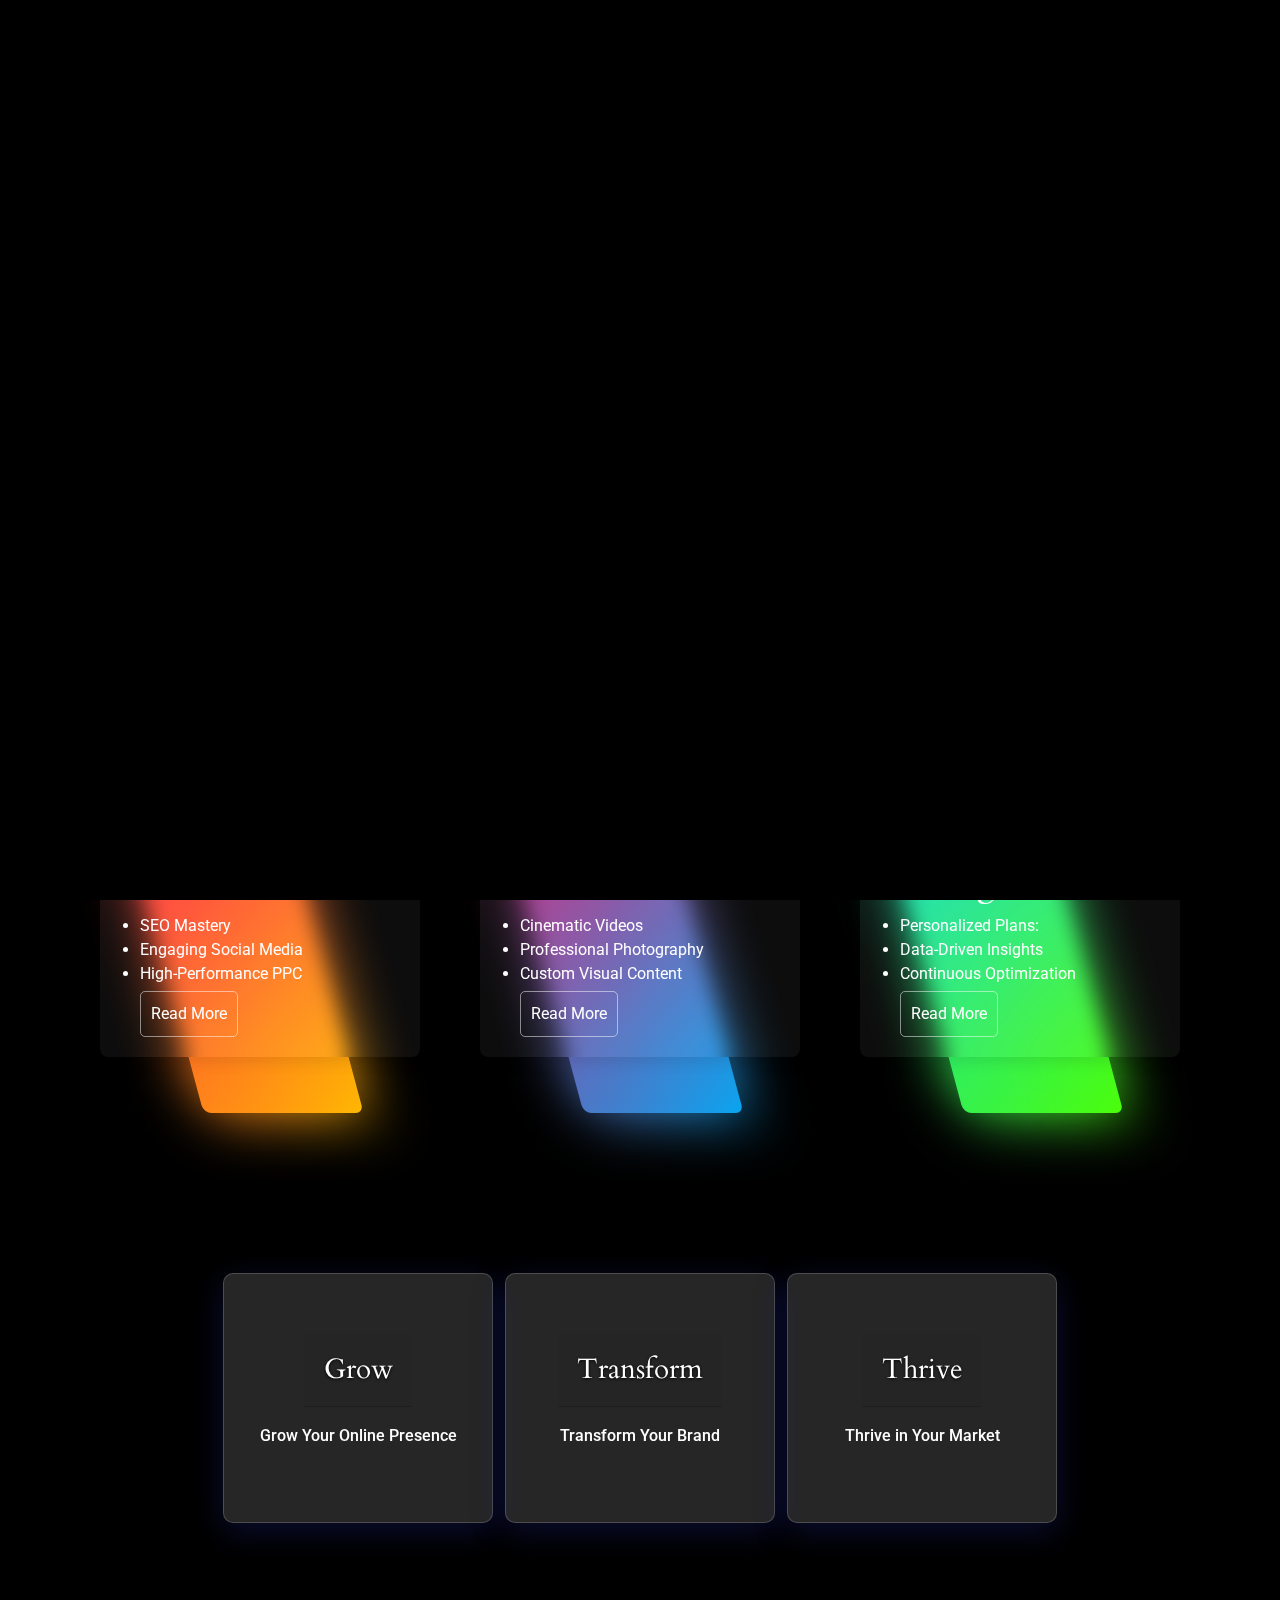
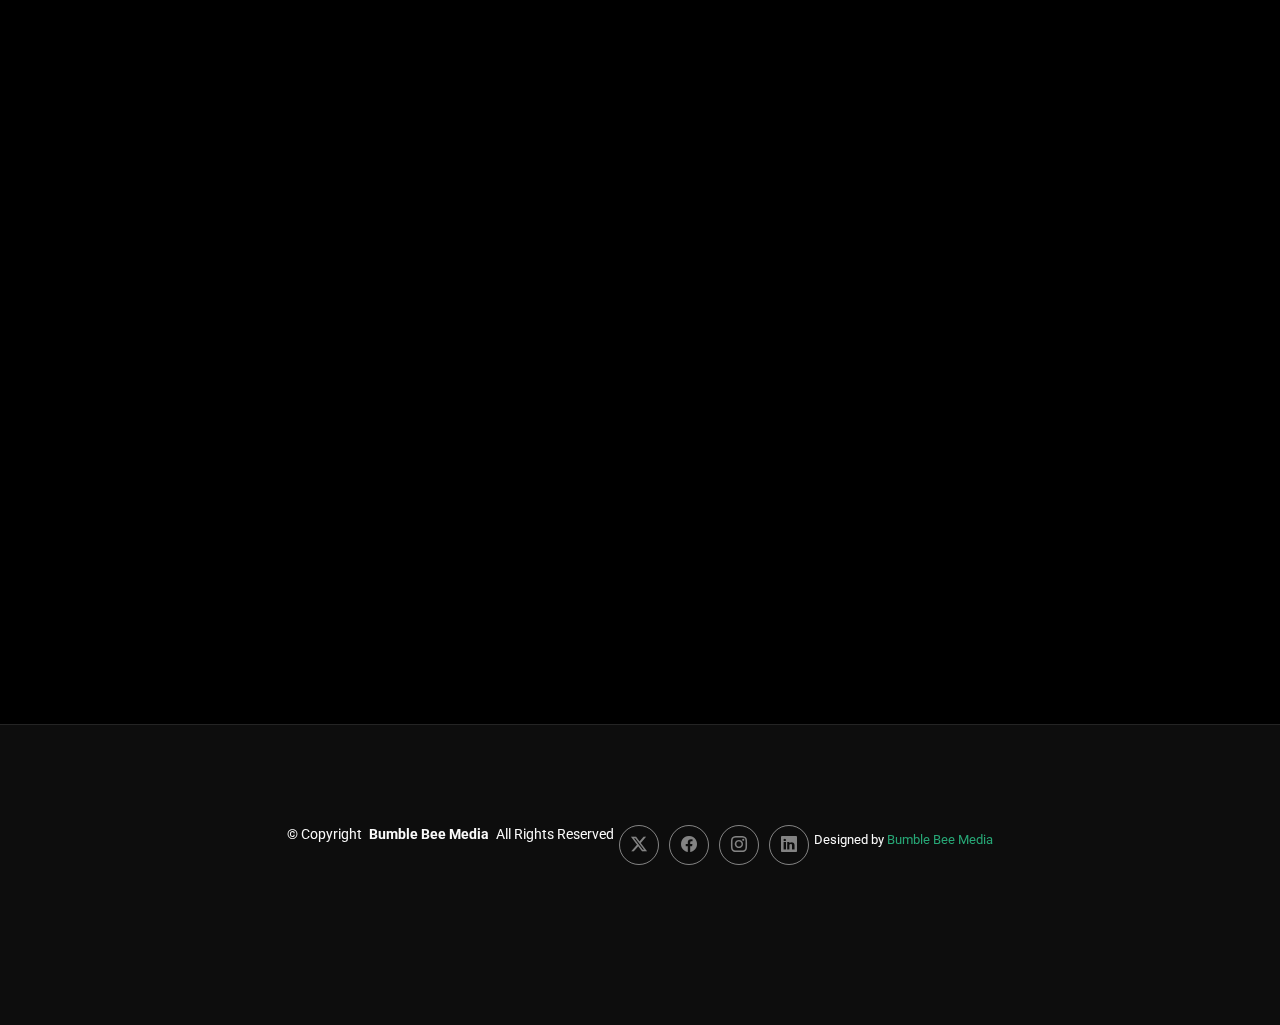
==== index.html @ 81de0498 "50% site completed" ====
<!DOCTYPE html>
<html lang="en">

<head>
  <meta charset="utf-8">
  <meta content="width=device-width, initial-scale=1.0" name="viewport">
  <title>Index - PhotoFolio Bootstrap Template</title>
  <meta content="" name="description">
  <meta content="" name="keywords">

  <!-- Favicons -->
  <link href="assets/img/favicon.png" rel="icon">
  <link href="assets/img/apple-touch-icon.png" rel="apple-touch-icon">

  <!-- Fonts -->
  <link href="https://fonts.googleapis.com" rel="preconnect">
  <link href="https://fonts.gstatic.com" rel="preconnect" crossorigin>
  <link href="https://fonts.googleapis.com/css2?family=Roboto:ital,wght@0,100;0,300;0,400;0,500;0,700;0,900;1,100;1,300;1,400;1,500;1,700;1,900&family=Inter:wght@100;200;300;400;500;600;700;800;900&family=Cardo:ital,wght@0,400;0,700;1,400;1,700&display=swap" rel="stylesheet">

  <!-- Vendor CSS Files -->
  <link href="assets/vendor/bootstrap/css/bootstrap.min.css" rel="stylesheet">
  <link href="assets/vendor/bootstrap-icons/bootstrap-icons.css" rel="stylesheet">
  <link href="assets/vendor/aos/aos.css" rel="stylesheet">
  <link href="assets/vendor/glightbox/css/glightbox.min.css" rel="stylesheet">
  <link href="assets/vendor/swiper/swiper-bundle.min.css" rel="stylesheet">

  <!-- Main CSS File -->
  <link href="assets/css/main.css" rel="stylesheet">

  <!-- =======================================================
  * Template Name: PhotoFolio
  * Template URL: https://bootstrapmade.com/photofolio-bootstrap-photography-website-template/
  * Updated: Jun 06 2024 with Bootstrap v5.3.3
  * Author: BootstrapMade.com
  * License: https://bootstrapmade.com/license/
  ======================================================== -->
  <style>

    

    
   
    :root {
      --card-header-padding: 1.2rem;
      --card-header-size: 28px;
      --card-height: 250px;
      --card-small-height: 230px;
      --card-content-margin: 1.1rem;
      
      --gap: 12px;
      --page-padding: 20px;
    }
    
    
    
    .card-main {
      display: flex;
      flex-direction: row;
      justify-content: center;
      align-items: center;
      gap: var(--gap);
      padding: var(--page-padding);
    }
    
    .card:hover {
      background: rgba( 255, 255, 255, 0.35 );
      box-shadow: 0 8px 8px 0 rgba( 31, 38, 135, 0.76 );
      transform: scale(1.1);
      margin-left: 10px;
      margin-right: 10px;
    }
    
    .card {
      display: flex;
      flex-direction: column;
      align-items: center;
      
      height: var(--card-height);
      width: 270px;
      
      /* Glassmorphism CSS, generated from: https://hype4.academy/tools/glassmorphism-generator */
      background: rgba( 255, 255, 255, 0.15 );
      box-shadow: 0 8px 32px 0 rgba( 31, 38, 135, 0.37 );
      backdrop-filter: blur( 5px );
      -webkit-backdrop-filter: blur( 3px );
      border-radius: 10px;
      border: 1px solid rgba( 255, 255, 255, 0.18 );
      
      transition: all 0.2s;
    }
    
    .card > p {
      text-align: center;
      font-weight: 500;
      color: white;
      
      margin: var(--card-content-margin);
    }
    
    .card-header {
      font-size: var(--card-header-size);
      padding: var(--card-header-padding);
      color: white;
      text-shadow: 0px 1px 3px #000;
    }
    
    /* Responsive layout */
    
    /* For phones, and slim portrait tablets. */
    /* The .card portion also makes the cards less vertically scaled and more 1:1 */
    @media only screen and (max-width: 700px) {
      main {
        flex-direction: column;
      }
      
      .card {
        height: var(--card-small-height);
        width: 230px;
      }
    }



 

  </style>
</head>

<body class="index-page">

  <header id="header" class="header d-flex align-items-center sticky-top">
    <div class="container-fluid position-relative d-flex align-items-center justify-content-between">

      <a href="index.html" class="logo d-flex align-items-center me-auto me-xl-0">
        <!-- Uncomment the line below if you also wish to use an image logo -->
        <!-- <img src="assets/img/logo.png" alt=""> -->
        <i class="bi bi-camera"></i>
        <h1 class="sitename">PhotoFolio</h1>
      </a>

      <nav id="navmenu" class="navmenu">
        <ul>
          <li><a href="index.html" class="active">Home<br></a></li>
          <li><a href="about.html">About</a></li>
          <li class="dropdown"><a href="gallery.html"><span>Gallery</span> <i class="bi bi-chevron-down toggle-dropdown"></i></a>
            <ul>
              <li><a href="gallery.html">Nature</a></li>
              <li><a href="gallery.html">People</a></li>
              <li><a href="gallery.html">Architecture</a></li>
              <li><a href="gallery.html">Animals</a></li>
              <li><a href="gallery.html">Sports</a></li>
              <li><a href="gallery.html">Travel</a></li>
              <li class="dropdown"><a href="#"><span>Deep Dropdown</span> <i class="bi bi-chevron-down toggle-dropdown"></i></a>
                <ul>
                  <li><a href="#">Deep Dropdown 1</a></li>
                  <li><a href="#">Deep Dropdown 2</a></li>
                  <li><a href="#">Deep Dropdown 3</a></li>
                  <li><a href="#">Deep Dropdown 4</a></li>
                  <li><a href="#">Deep Dropdown 5</a></li>
                </ul>
              </li>
            </ul>
          </li>
          <li><a href="services.html">Services</a></li>
          <li><a href="contact.html">Contact</a></li>
        </ul>
        <i class="mobile-nav-toggle d-xl-none bi bi-list"></i>
      </nav>

      <div class="header-social-links">
        <a href="#" class="twitter"><i class="bi bi-twitter-x"></i></a>
        <a href="#" class="facebook"><i class="bi bi-facebook"></i></a>
        <a href="#" class="instagram"><i class="bi bi-instagram"></i></a>
        <a href="#" class="linkedin"><i class="bi bi-linkedin"></i></a>
      </div>

    </div>
  </header>

  <main class="main">

    <!-- Hero Section -->
    <section id="hero" class="hero section">

      <div class="container">
        <div class="row justify-content-center">
          <div class="col-lg-6 text-center" data-aos="fade-up" data-aos-delay="100">
            <h2><span class="underlight">Your </span>  Digital Success Starts Here. <span>From Strategy to Success: Your Digital Marketing Partner</span></h2>
            <p>Boost Your Online Presence with Our Comprehensive Digital Marketing Solutions</p>
            <a href="contact.html" class="btn-get-started">Check Plans<br></a>
          </div>
        </div>
      </div>

    </section><!-- /Hero Section -->



    </section><!-- /Gallery Section -->

  </main>

  <div class="container">
    <div class="box">
      <span></span>
      <div class="content">
        <h2>Complete Digital Marketing Solutions</h2>
        <li class="six">SEO Mastery</li>
        <li class="six">Engaging Social Media</li>
        <li class="six">High-Performance PPC</li> 
        <a href="#">Read More</a>
      </div>
    </div>
    <div class="box">
      <span></span>
      <div class="content">
        <h2>Premium Video & Photo Production</h2>
        <li class="six">Cinematic Videos</li>
        <li class="six">Professional Photography</li>
        <li class="six">Custom Visual Content</li> 
          <a href="#">Read More</a>
      </div>
    </div>
    <div class="box">
      <span></span>
      <div class="content">
        <h2>Custom-Tailored Marketing Strategies</h2>
        <li class="six">Personalized Plans:</li>
        <li class="six">Data-Driven Insights</li>
        <li class="six">Continuous Optimization</li> 
        <a href="#">Read More</a>
      </div>
    </div>
  </div>




  <section id="testimonials" class="testimonials section">
  <main class='card-main'>
    <section class="card">
        <h1 class="card-header">
          Grow
        </h1>
        
        <p>Grow Your Online Presence</p>
    </section>
    
    <section class="card">
        <h1 class="card-header">
          Transform
        </h1>
        
        <p>Transform Your Brand</p>
    </section>
    
    <section class="card">
        <h1 class="card-header">
          Thrive
        </h1>
        
        <p>Thrive in Your Market</p>
    </section>

    
  </main>
</section>

    <!-- Testimonials Section -->
    <section id="testimonials" class="testimonials section">

      <!-- Section Title -->
      <div class="container section-title" data-aos="fade-up">
        <h2>Need Digital Marketing?</h2>
        <p>You're in the Right Place If You're Struggling With:</p>
      </div><!-- End Section Title -->

      <div class="container" data-aos="fade-up" data-aos-delay="100">

        <div class="swiper">
          <script type="application/json" class="swiper-config">
            {
              "loop": true,
              "speed": 600,
              "autoplay": {
                "delay": 5000
              },
              "slidesPerView": "auto",
              "pagination": {
                "el": ".swiper-pagination",
                "type": "bullets",
                "clickable": true
              },
              "breakpoints": {
                "320": {
                  "slidesPerView": 1,
                  "spaceBetween": 40
                },
                "1200": {
                  "slidesPerView": 3,
                  "spaceBetween": 1
                }
              }
            }
          </script>
          <div class="swiper-wrapper">

            <div class="swiper-slide">
              <div class="testimonial-item" style="min-height:0">
                <p>
                  Can't measure your success? Get detailed insights and track your progress with our analytics                </p>
                <div class="profile mt-auto">
                  <h3>Analytics & Reporting</h3>
                  <h4>Track Your Success with Precision - the  Bumble bee way</h4>
                </div>
              </div>
            </div>

            
            
            
            
            
            
            
            <!-- End testimonial item -->

<!-- End testimonial item -->
<div class="swiper-slide">
  <div class="testimonial-item" style="min-height:0">


    <p>
      Need to attract local customers? We optimize your local search presence
        </p>
    
    <h3>Local SEO</h3>
    <h4>Enhance Your Presence with Local SEO Optimization -The Bumble bee Strategy</h4>
   
  </div>
</div>



<div class="swiper-slide">
  <div class="testimonial-item" style="min-height:0">


    <p>
      Photos not standing out? Enhance your visual appeal with our expert photo editing        </p>
    
    <h3>Photo Editing</h3>
    <h4>Make Your Photos Pop - Enhance Visual Appeal with Expert Photo Editing - with Bumble bee Editing</h4>
   
  </div>
</div>





<div class="swiper-slide">
  <div class="testimonial-item" style="min-height:0">


    <p>
      Lacking unique visuals? Develop stunning, tailored graphics that capture attention
        </p>
    
    <h3>Custom Graphics</h3>
    <h4>Stand Out with Unique Visuals - Create Stunning, Tailored Graphics -the Bumble bee Graphics</h4>
   
  </div>
</div>





<div class="swiper-slide">
  <div class="testimonial-item" style="min-height:0">


    <p>
      Struggling to rank higher on search engines? Our SEO expertise will get you to the top.        </p>
    
    <h3>SEO Mastery</h3>
    <h4>Climb the Rankings - Reach the Top with Our SEO Expertise - The Bumble bee SEO</h4>
   
  </div>
</div>




<div class="swiper-slide">
  <div class="testimonial-item" style="min-height:0">


    <p>
      Seeing poor ad performance? Maximize your ROI with continuous optimization</p>
    
    <h3>Ad Optimization</h3>
    <h4>Boost Ad Performance - Maximize ROI with Continuous Optimization -The Bumble bee Way</h4>
   
  </div>
</div>






            <div class="swiper-slide">
              <div class="testimonial-item" style="min-height:0">

                <p>
                  Finding it hard to connect with your audience? We manage your social media effectively                </p>
                <div class="profile mt-auto">
                  <h3>Social Media Management</h3>
                  <h4> Engage Your Audience with Our Expert Social Media Management -Bumble bee social</h4>
                </div>
              </div>
            </div><!-- End testimonial item -->

            <div class="swiper-slide">
              <div class="testimonial-item" style="min-height:0">

                <p>
                  Not getting enough leads? Boost your conversions with our targeted PPC campaigns.                </p>
                <div class="profile mt-auto">
                  <h3>PPC Campaigns</h3>
                  <h4>Need More Leads? Boost Conversions with Targeted PPC Campaigns -The bumble bee ads</h4>
                </div>
              </div>
            </div><!-- End testimonial item -->

            <div class="swiper-slide">
              <div class="testimonial-item" style="min-height:0">

                <p>
                  Need high-quality videos? We produce professional videos that tell your brand’s story.                </p>
                <div class="profile mt-auto">
                  <h3>Video Production</h3>
                  <h4>Need High-Quality Videos? Professional Productions That Tell Your Brand's Story - The Bumble bee Videos</h4>
                </div>
              </div>
            </div><!-- End testimonial item -->

          </div>
          <div class="swiper-pagination"></div>
        </div>

      </div>

    </section><!-- /Testimonials Section -->
  <footer>

  </footer>

  <footer id="footer" class="footer">

    <div class="container">
      <div class="copyright text-center ">
        <p>© <span>Copyright</span> <strong class="px-1 sitename">Bumble Bee Media</strong> <span>All Rights Reserved</span></p>
      </div>
      <div class="social-links d-flex justify-content-center">
        <a href=""><i class="bi bi-twitter-x"></i></a>
        <a href=""><i class="bi bi-facebook"></i></a>
        <a href=""><i class="bi bi-instagram"></i></a>
        <a href=""><i class="bi bi-linkedin"></i></a>
      </div>
      <div class="credits">
        <!-- All the links in the footer should remain intact. -->
        <!-- You can delete the links only if you've purchased the pro version. -->
        <!-- Licensing information: https://bootstrapmade.com/license/ -->
        <!-- Purchase the pro version with working PHP/AJAX contact form: [buy-url] -->
        Designed by <a href="#">Bumble Bee Media</a>
      </div>
    </div>



    <div class="container"></div>

  </footer>

  <!-- Scroll Top -->
  <a href="#" id="scroll-top" class="scroll-top d-flex align-items-center justify-content-center"><i class="bi bi-arrow-up-short"></i></a>

  <!-- Preloader -->
  <div id="preloader">
    <div class="line"></div>
  </div>

  <!-- Vendor JS Files -->
  <script src="assets/vendor/bootstrap/js/bootstrap.bundle.min.js"></script>
  <script src="assets/vendor/php-email-form/validate.js"></script>
  <script src="assets/vendor/aos/aos.js"></script>
  <script src="assets/vendor/glightbox/js/glightbox.min.js"></script>
  <script src="assets/vendor/swiper/swiper-bundle.min.js"></script>

  <!-- Main JS File -->
  <script src="assets/js/main.js"></script>

</body>

</html>
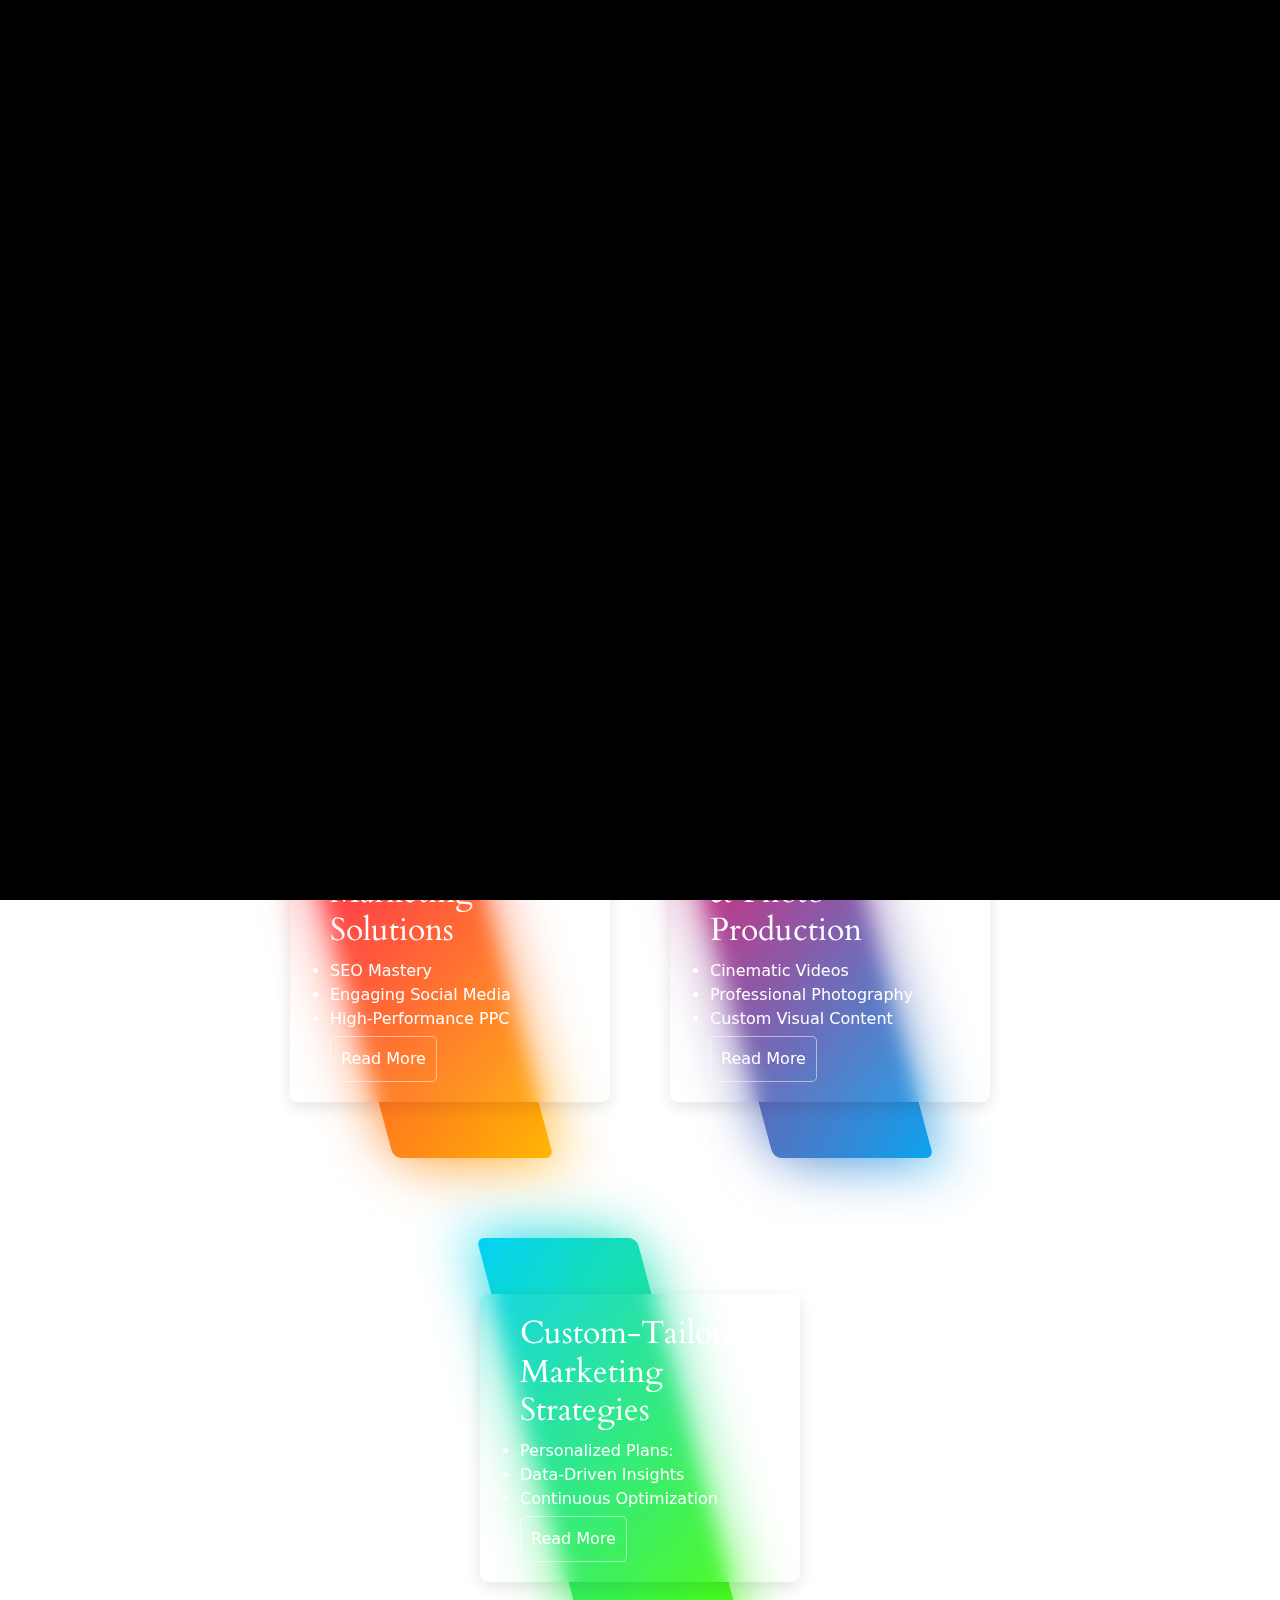
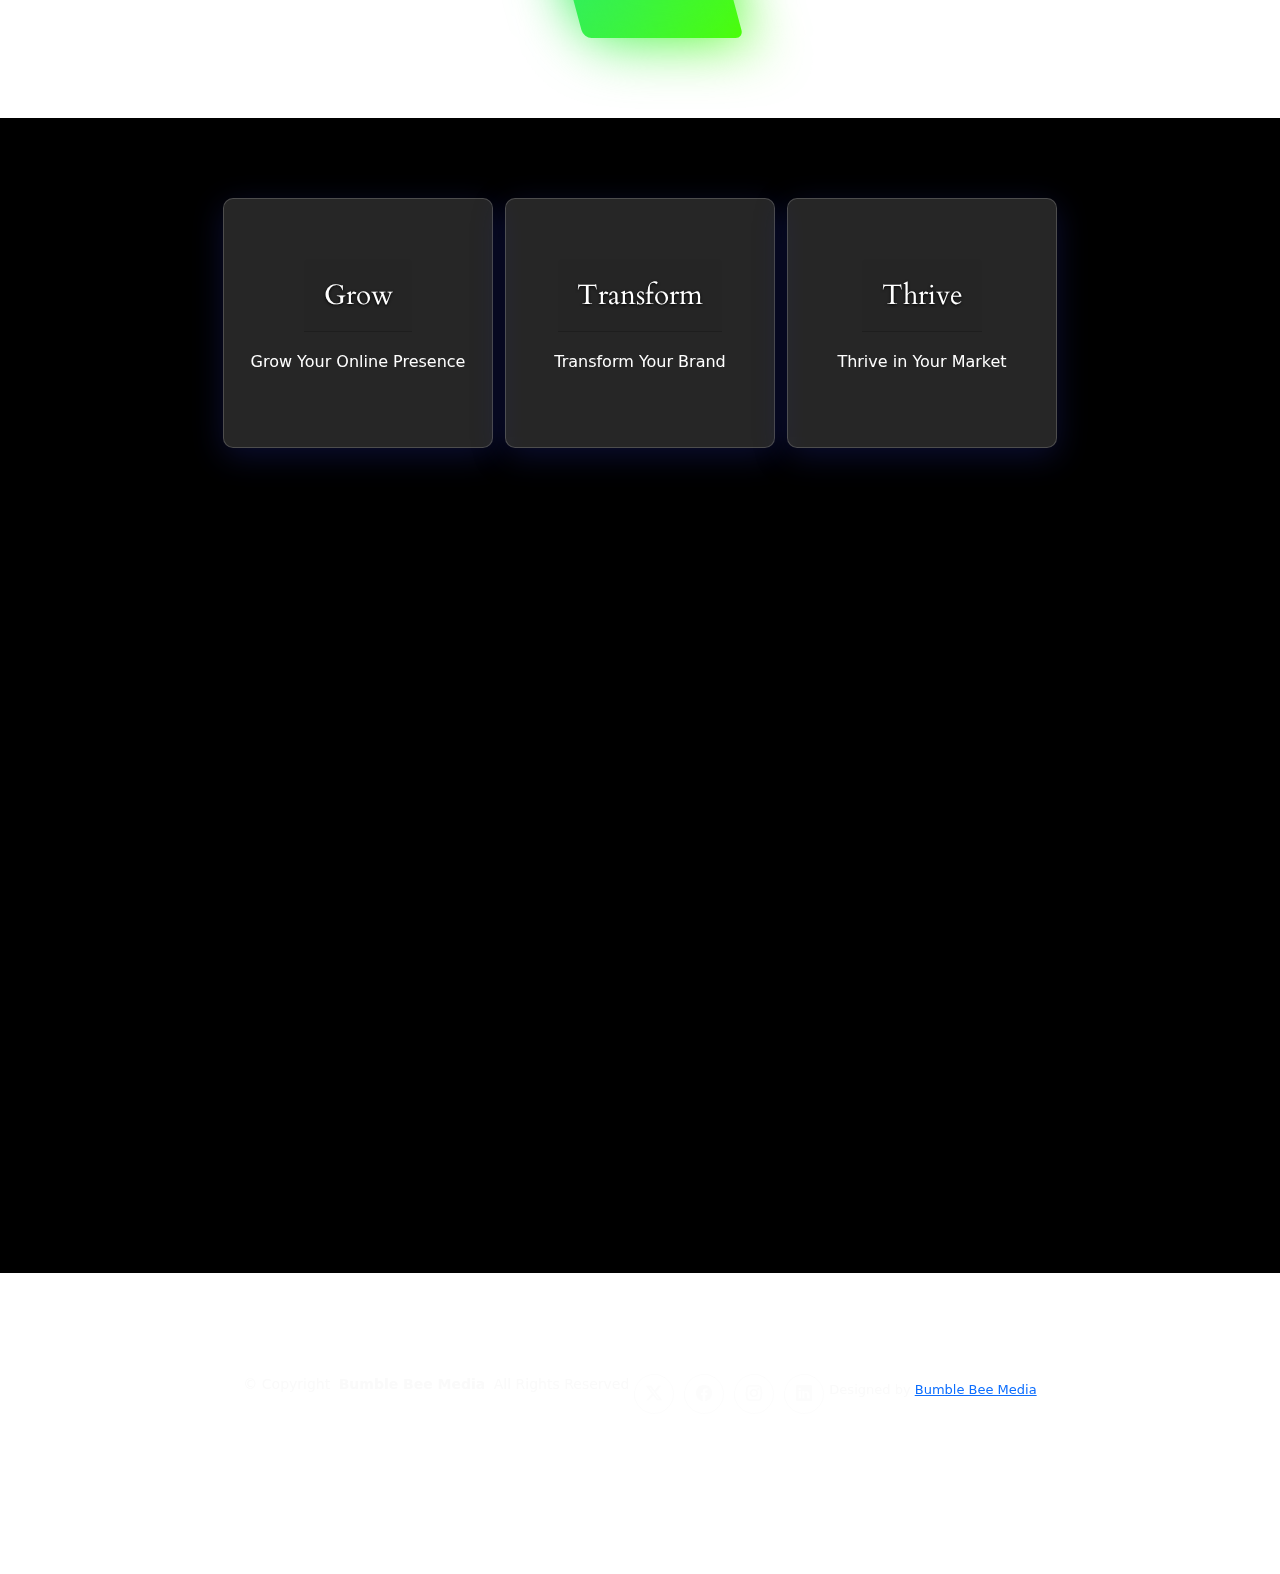
==== commit 86a97889: "s" ====
--- a/index.html
+++ b/index.html
@@ -4,13 +4,71 @@
 <head>
   <meta charset="utf-8">
   <meta content="width=device-width, initial-scale=1.0" name="viewport">
-  <title>Index - PhotoFolio Bootstrap Template</title>
-  <meta content="" name="description">
-  <meta content="" name="keywords">
-
-  <!-- Favicons -->
-  <link href="assets/img/favicon.png" rel="icon">
-  <link href="assets/img/apple-touch-icon.png" rel="apple-touch-icon">
+  <title>Digital Marketing Company in Kochi, ernakulam, Kerala | your digital marketing partner - bumblebee media</title>
+
+  
+
+  <meta name="description" content="Looking for the best and affordable digital marketing company in Kerala, Kochi? Bumble Bee offers SEO, social media campaigns, content marketing, and more to drive better traffic, leads, and conversions.">
+  <meta name="keywords" content="digital marketing Kerala, digital marketing company Kerala, best digital marketing agency Kerala, social media marketing Kerala, affordable digital marketing Kerala">
+  <meta name="author" content="Bumble Bee">
+
+  <!-- Open Graph Meta Tags for Social Media -->
+    <!-- Open Graph Meta Tags for Social Media -->
+    <meta property="og:title" content="Best and Affordable Digital Marketing Company in Kerala - Bumble Bee">
+    <meta property="og:description" content="Looking for the best and affordable digital marketing company in Kerala, Kochi? Bumble Bee offers SEO, social media campaigns, content marketing, and more to drive better traffic, leads, and conversions.">
+    <meta property="og:type" content="website">
+    <meta property="og:url" content="https://www.bumblebeemedia.in">
+    <meta property="og:image" content="assets/img/og-image.gif">
+
+    <!-- Twitter Card Data -->
+    <meta name="twitter:card" content="summary_large_image">
+    <meta name="twitter:site" content="@bumblebee">
+    <meta name="twitter:title" content="Best and Affordable Digital Marketing Company in Kerala - Bumble Bee">
+    <meta name="twitter:description" content="Looking for the best and affordable digital marketing company in Kerala, Kochi? Bumble Bee offers SEO, social media campaigns, content marketing, and more to drive better traffic, leads, and conversions.">
+    <meta name="twitter:image" content="https://www.bumblebee.com/images/twitter-image.jpg">
+
+    <!-- Canonical Link -->
+    <link rel="canonical" href="https://www.bumblebeemedia.in">
+    <link href="assets/css/main.css" rel="stylesheet">
+    <script async src="https://www.googletagmanager.com/gtag/js?id=G-ZV2LBZD32Q"></script>
+    <script>
+      window.dataLayer = window.dataLayer || [];
+      function gtag(){dataLayer.push(arguments);}
+      gtag('js', new Date());
+    
+      gtag('config', 'G-ZV2LBZD32Q');
+    </script>
+    <script type="text/javascript">
+      (function(c,l,a,r,i,t,y){
+          c[a]=c[a]||function(){(c[a].q=c[a].q||[]).push(arguments)};
+          t=l.createElement(r);t.async=1;t.src="https://www.clarity.ms/tag/"+i;
+          y=l.getElementsByTagName(r)[0];y.parentNode.insertBefore(t,y);
+      })(window, document, "clarity", "script", "msomjlwixr");
+  </script>
+
+    <!-- Schema.org Structured Data -->
+    <script type="application/ld+json">
+    {
+        "@context": "https://schema.org",
+        "@type": "Organization",
+        "name": "Bumble Bee",
+        "url": "https://www.bumblebeemedia.in",
+        "logo": "https://www.bumblebee.com/images/logo.png",
+        "contactPoint": {
+            "@type": "ContactPoint",
+            "telephone": "+1-800-555-5555",
+            "contactType": "Customer Service"
+        },
+        "sameAs": [
+            "https://www.facebook.com/bumblebee",
+            "https://www.twitter.com/bumblebee",
+            "https://www.linkedin.com/company/bumblebee"
+        ]
+    }
+    </script>
+
+    <!-- Favicon -->
+    <link rel="icon" href="https://www.bumblebee.com/favicon.ico" type="image/x-icon">
 
   <!-- Fonts -->
   <link href="https://fonts.googleapis.com" rel="preconnect">
@@ -25,7 +83,6 @@
   <link href="assets/vendor/swiper/swiper-bundle.min.css" rel="stylesheet">
 
   <!-- Main CSS File -->
-  <link href="assets/css/main.css" rel="stylesheet">
 
   <!-- =======================================================
   * Template Name: PhotoFolio
@@ -499,7 +556,7 @@
   <script src="assets/vendor/aos/aos.js"></script>
   <script src="assets/vendor/glightbox/js/glightbox.min.js"></script>
   <script src="assets/vendor/swiper/swiper-bundle.min.js"></script>
-
+  <script>window.$zoho=window.$zoho || {};$zoho.salesiq=$zoho.salesiq||{ready:function(){}}</script><script id="zsiqscript" src="https://salesiq.zohopublic.in/widget?wc=siqe32c3bf26b6ea53b050da25c411b31bdc50c31d08fafad0876f0023bbf34f9a5" defer></script>
   <!-- Main JS File -->
   <script src="assets/js/main.js"></script>
 
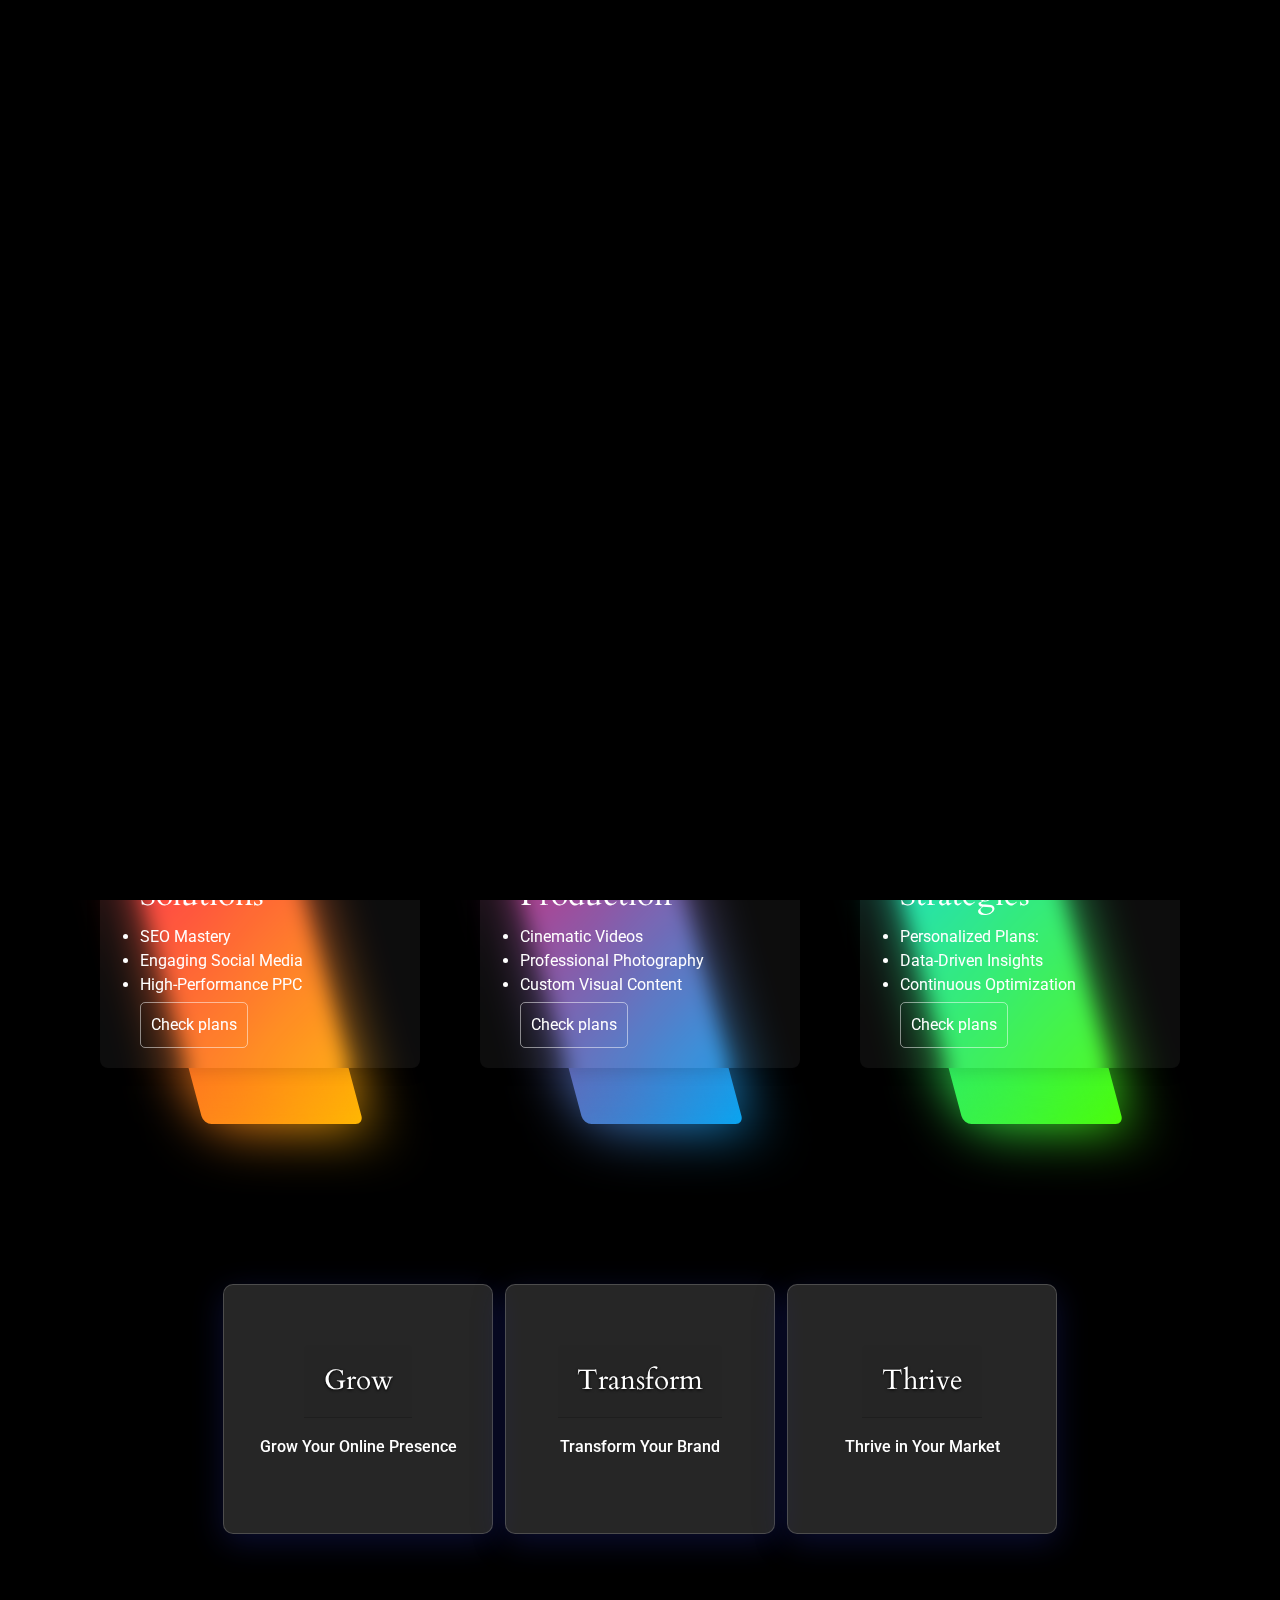
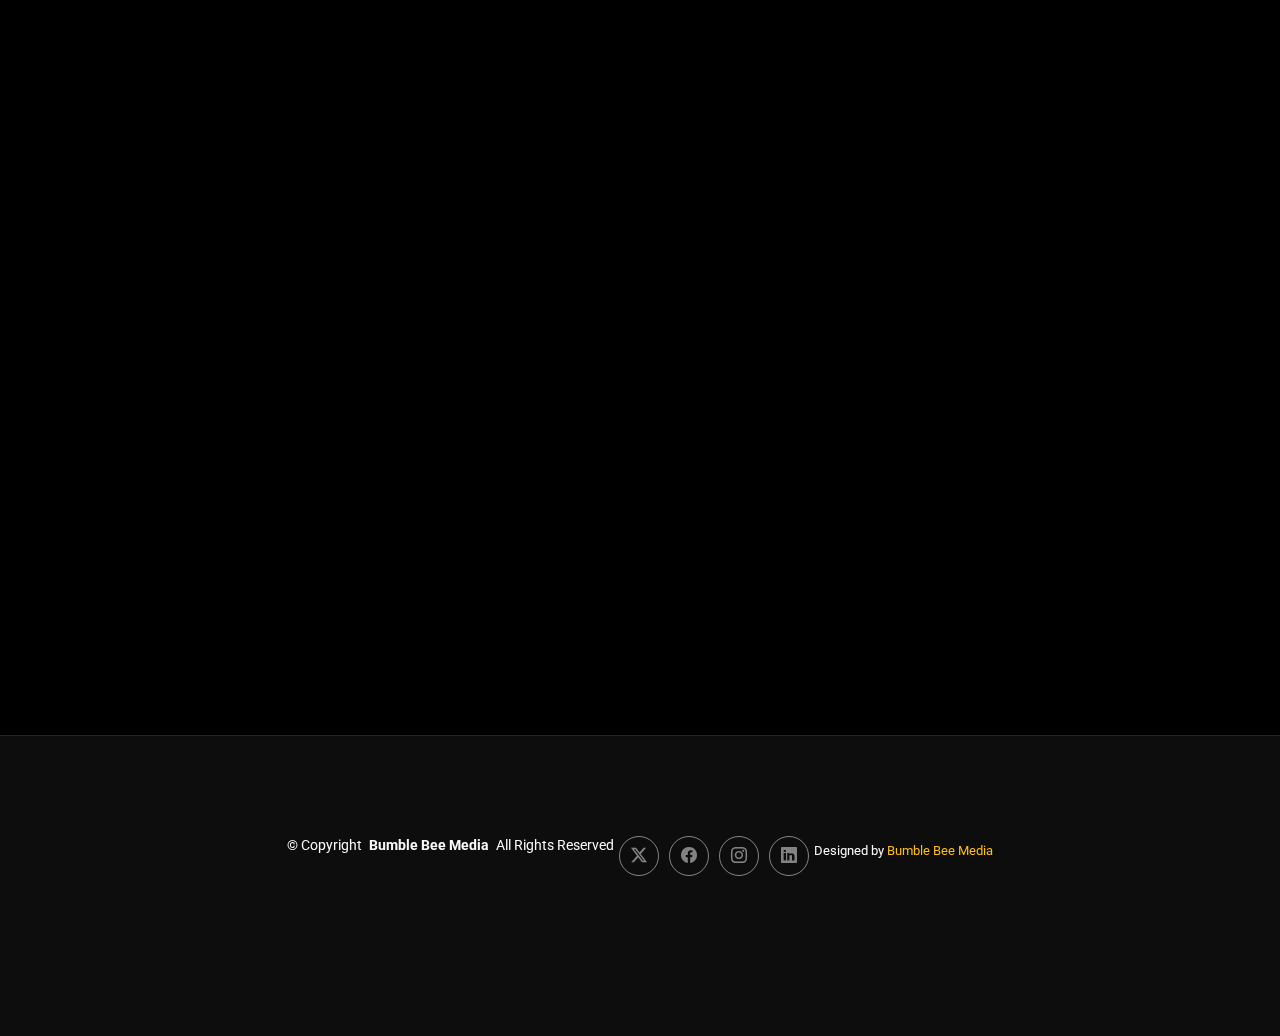
==== commit c4bed544: "s" ====
--- a/index.html
+++ b/index.html
@@ -18,18 +18,14 @@
     <meta property="og:description" content="Looking for the best and affordable digital marketing company in Kerala, Kochi? Bumble Bee offers SEO, social media campaigns, content marketing, and more to drive better traffic, leads, and conversions.">
     <meta property="og:type" content="website">
     <meta property="og:url" content="https://www.bumblebeemedia.in">
-    <meta property="og:image" content="assets/img/og-image.gif">
+    <meta property="og:image" content="assets/img/og-image.jpeg">
 
     <!-- Twitter Card Data -->
     <meta name="twitter:card" content="summary_large_image">
     <meta name="twitter:site" content="@bumblebee">
     <meta name="twitter:title" content="Best and Affordable Digital Marketing Company in Kerala - Bumble Bee">
     <meta name="twitter:description" content="Looking for the best and affordable digital marketing company in Kerala, Kochi? Bumble Bee offers SEO, social media campaigns, content marketing, and more to drive better traffic, leads, and conversions.">
-    <meta name="twitter:image" content="https://www.bumblebee.com/images/twitter-image.jpg">
-
-    <!-- Canonical Link -->
-    <link rel="canonical" href="https://www.bumblebeemedia.in">
-    <link href="assets/css/main.css" rel="stylesheet">
+    <meta name="twitter:image" content="assets/img/og-image.jpeg">
     <script async src="https://www.googletagmanager.com/gtag/js?id=G-ZV2LBZD32Q"></script>
     <script>
       window.dataLayer = window.dataLayer || [];
@@ -45,6 +41,8 @@
           y=l.getElementsByTagName(r)[0];y.parentNode.insertBefore(t,y);
       })(window, document, "clarity", "script", "msomjlwixr");
   </script>
+    <!-- Canonical Link -->
+    <link rel="canonical" href="https://www.bumblebeemedia.in">
 
     <!-- Schema.org Structured Data -->
     <script type="application/ld+json">
@@ -83,6 +81,7 @@
   <link href="assets/vendor/swiper/swiper-bundle.min.css" rel="stylesheet">
 
   <!-- Main CSS File -->
+  <link href="assets/css/main.css" rel="stylesheet">
 
   <!-- =======================================================
   * Template Name: PhotoFolio
@@ -192,14 +191,15 @@
         <!-- Uncomment the line below if you also wish to use an image logo -->
         <!-- <img src="assets/img/logo.png" alt=""> -->
         <i class="bi bi-camera"></i>
-        <h1 class="sitename">PhotoFolio</h1>
+        <h1 class="sitename">Bumble bee</h1>
       </a>
 
       <nav id="navmenu" class="navmenu">
         <ul>
           <li><a href="index.html" class="active">Home<br></a></li>
           <li><a href="about.html">About</a></li>
-          <li class="dropdown"><a href="gallery.html"><span>Gallery</span> <i class="bi bi-chevron-down toggle-dropdown"></i></a>
+          <li><a href="plan-details.html">plans & pricing</a></li>
+          <!-- <li class="dropdown"><a href="gallery.html"><span>Gallery</span> <i class="bi bi-chevron-down toggle-dropdown"></i></a>
             <ul>
               <li><a href="gallery.html">Nature</a></li>
               <li><a href="gallery.html">People</a></li>
@@ -217,9 +217,9 @@
                 </ul>
               </li>
             </ul>
-          </li>
+          </li> -->
           <li><a href="services.html">Services</a></li>
-          <li><a href="contact.html">Contact</a></li>
+          <!-- <li><a href="contact.html">Contact</a></li> -->
         </ul>
         <i class="mobile-nav-toggle d-xl-none bi bi-list"></i>
       </nav>
@@ -244,7 +244,7 @@
           <div class="col-lg-6 text-center" data-aos="fade-up" data-aos-delay="100">
             <h2><span class="underlight">Your </span>  Digital Success Starts Here. <span>From Strategy to Success: Your Digital Marketing Partner</span></h2>
             <p>Boost Your Online Presence with Our Comprehensive Digital Marketing Solutions</p>
-            <a href="contact.html" class="btn-get-started">Check Plans<br></a>
+            <a href="plan-details.html"><button  style="--clr:#FCBD23"><span>check plans</span><i></i></button></div></a>
           </div>
         </div>
       </div>
@@ -265,7 +265,7 @@
         <li class="six">SEO Mastery</li>
         <li class="six">Engaging Social Media</li>
         <li class="six">High-Performance PPC</li> 
-        <a href="#">Read More</a>
+        <a href="plan-details.html">Check plans</a>
       </div>
     </div>
     <div class="box">
@@ -275,7 +275,7 @@
         <li class="six">Cinematic Videos</li>
         <li class="six">Professional Photography</li>
         <li class="six">Custom Visual Content</li> 
-          <a href="#">Read More</a>
+          <a href="plan-details.html">Check plans</a>
       </div>
     </div>
     <div class="box">
@@ -285,7 +285,7 @@
         <li class="six">Personalized Plans:</li>
         <li class="six">Data-Driven Insights</li>
         <li class="six">Continuous Optimization</li> 
-        <a href="#">Read More</a>
+        <a href="plan-details.html">Check plans</a>
       </div>
     </div>
   </div>
@@ -532,7 +532,7 @@
         <!-- You can delete the links only if you've purchased the pro version. -->
         <!-- Licensing information: https://bootstrapmade.com/license/ -->
         <!-- Purchase the pro version with working PHP/AJAX contact form: [buy-url] -->
-        Designed by <a href="#">Bumble Bee Media</a>
+        Designed by <a href="index.html">Bumble Bee Media</a>
       </div>
     </div>
 
--- a/assets/css/main.css
+++ b/assets/css/main.css
@@ -6,6 +6,106 @@
 * License: https://bootstrapmade.com/license/
 */
 
+
+
+button {
+  position: relative;
+  background: #444;
+  color: #fff;
+  text-decoration: none;
+  text-transform: uppercase;
+  border: none;
+  letter-spacing: 0.1rem;
+  font-size: 1rem;
+  padding: 1rem 3rem;
+  transition: 0.2s;
+}
+
+button:hover {
+  letter-spacing: 0.2rem;
+  padding: 1.1rem 3.1rem;
+  background: var(--clr);
+  color: var(--clr);
+  /* box-shadow: 0 0 35px var(--clr); */
+  animation: box 3s infinite;
+}
+
+button::before {
+  content: "";
+  position: absolute;
+  inset: 2px;
+  background: #272822;
+}
+
+button span {
+  position: relative;
+  z-index: 1;
+}
+button i {
+  position: absolute;
+  inset: 0;
+  display: block;
+}
+
+button i::before {
+  content: "";
+  position: absolute;
+  width: 10px;
+  height: 2px;
+  left: 80%;
+  top: -2px;
+  border: 2px solid var(--clr);
+  background: #272822;
+  transition: 0.2s;
+}
+
+button:hover i::before {
+  width: 15px;
+  left: 20%;
+  animation: move 3s infinite;
+}
+
+button i::after {
+  content: "";
+  position: absolute;
+  width: 10px;
+  height: 2px;
+  left: 20%;
+  bottom: -2px;
+  border: 2px solid var(--clr);
+  background: #272822;
+  transition: 0.2s;
+}
+
+button:hover i::after {
+  width: 15px;
+  left: 80%;
+  animation: move 3s infinite;
+}
+
+@keyframes move {
+  0% {
+    transform: translateX(0);
+  }
+  50% {
+    transform: translateX(5px);
+  }
+  100% {
+    transform: translateX(0);
+  }
+}
+
+@keyframes box {
+  0% {
+    box-shadow: #27272c;
+  }
+  50% {
+    box-shadow: 0 0 25px var(--clr);
+  }
+  100% {
+    box-shadow: #27272c;
+  }
+}
 
 
 
@@ -301,7 +401,7 @@
   --background-color: #000000; /* Background color for the entire website, including individual sections */
   --default-color: #fafafa; /* Default color used for the majority of the text content across the entire website */
   --heading-color: #ffffff; /* Color for headings, subheadings and title throughout the website */
-  --accent-color: #27a776; /* Accent color that represents your brand on the website. It's used for buttons, links, and other elements that need to stand out */
+  --accent-color: #FCBD23; /* Accent color that represents your brand on the website. It's used for buttons, links, and other elements that need to stand out */
   --contrast-color: #161718; /* The contrast color is used for elements when the background color is one of the heading, accent, or default colors. Its purpose is to ensure proper contrast and readability when placed over these more dominant colors */
 }
 
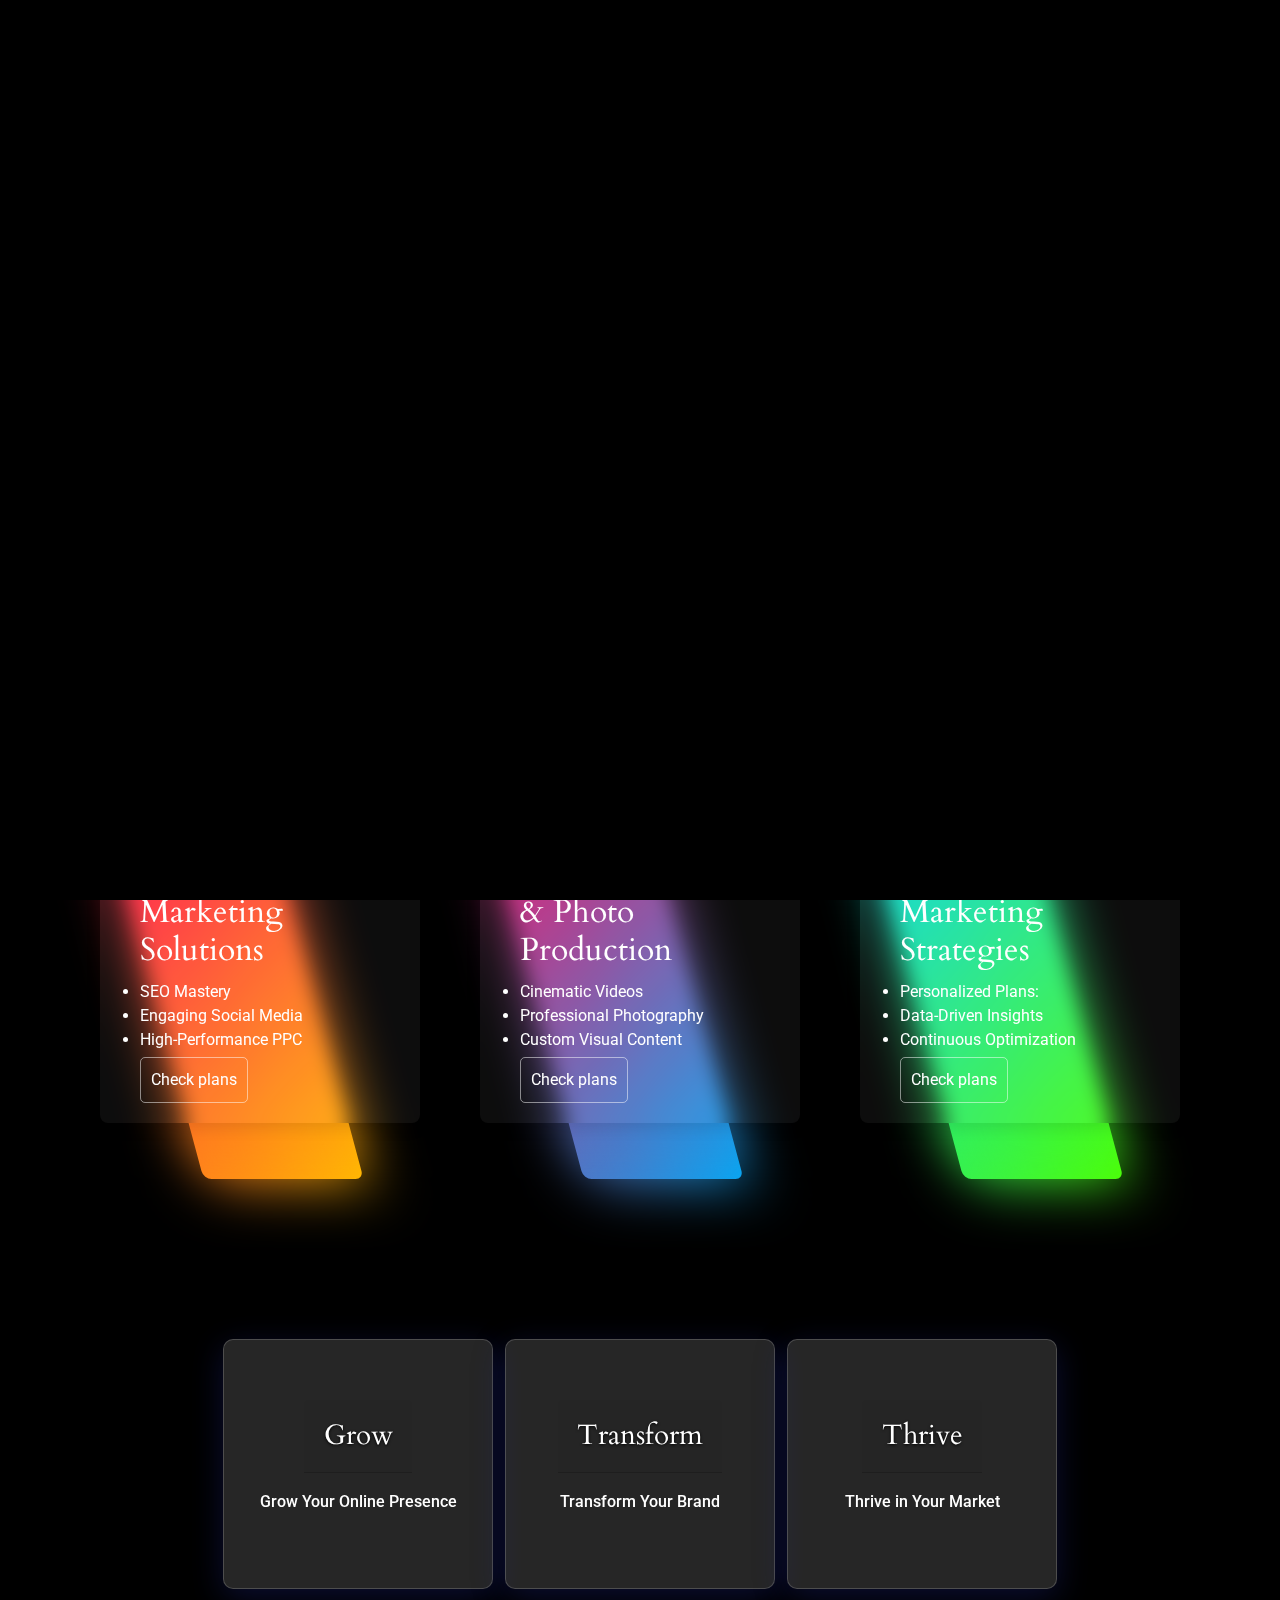
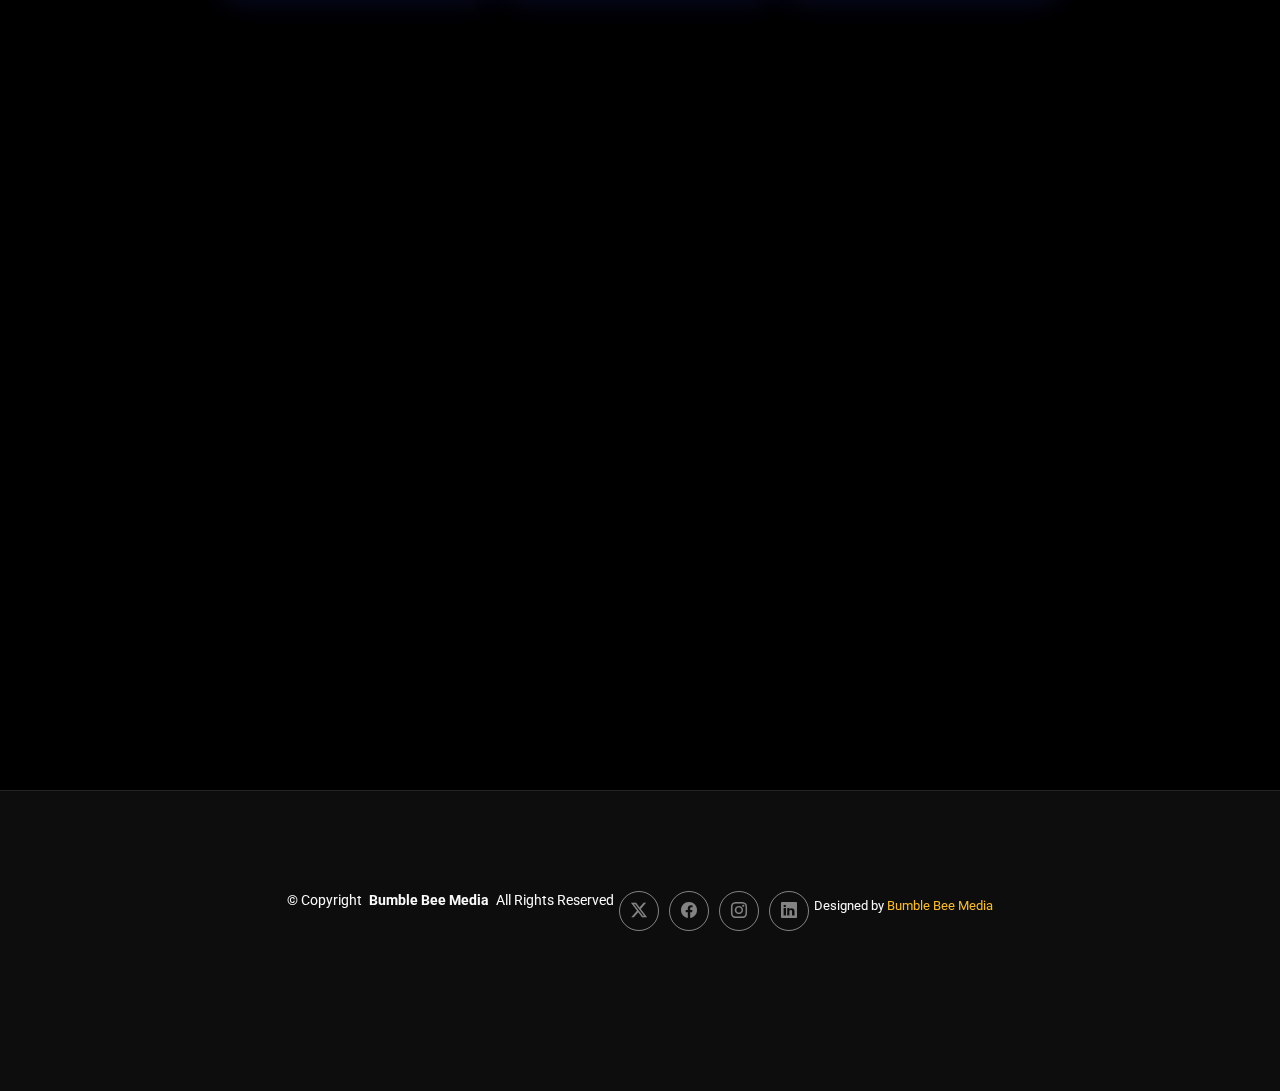
==== commit 2b161bb8: "d" ====
--- a/index.html
+++ b/index.html
@@ -190,8 +190,7 @@
       <a href="index.html" class="logo d-flex align-items-center me-auto me-xl-0">
         <!-- Uncomment the line below if you also wish to use an image logo -->
         <!-- <img src="assets/img/logo.png" alt=""> -->
-        <i class="bi bi-camera"></i>
-        <h1 class="sitename">Bumble bee</h1>
+        <img src="assets/img/logo-d.png" style=" height:200px; " alt="Bumble Bee Logo" id="logo">
       </a>
 
       <nav id="navmenu" class="navmenu">
--- a/assets/css/main.css
+++ b/assets/css/main.css
@@ -455,7 +455,7 @@
 .header {
   color: var(--default-color);
   background-color: var(--background-color);
-  padding: 20px 0;
+  padding-top: 2px;
   transition: all 0.5s;
   z-index: 997;
 }
@@ -465,9 +465,37 @@
 }
 
 .header .logo img {
-  max-height: 36px;
+  max-height: 150px;
   margin-right: 8px;
 }
+
+
+@media (max-width: 1200px) {
+  .header .logo img {
+    max-height: 100px;
+  }
+}
+
+@media (max-width: 992px) {
+  .header .logo img {
+    max-height: 100px;
+  }
+}
+
+@media (max-width: 768px) {
+  .header .logo img {
+    max-height: 150px;
+  }
+}
+
+@media (max-width: 576px) {
+  .header .logo img {
+    max-height: 100px;
+  }
+}
+
+
+
 
 .header .logo h1 {
   font-size: 32px;
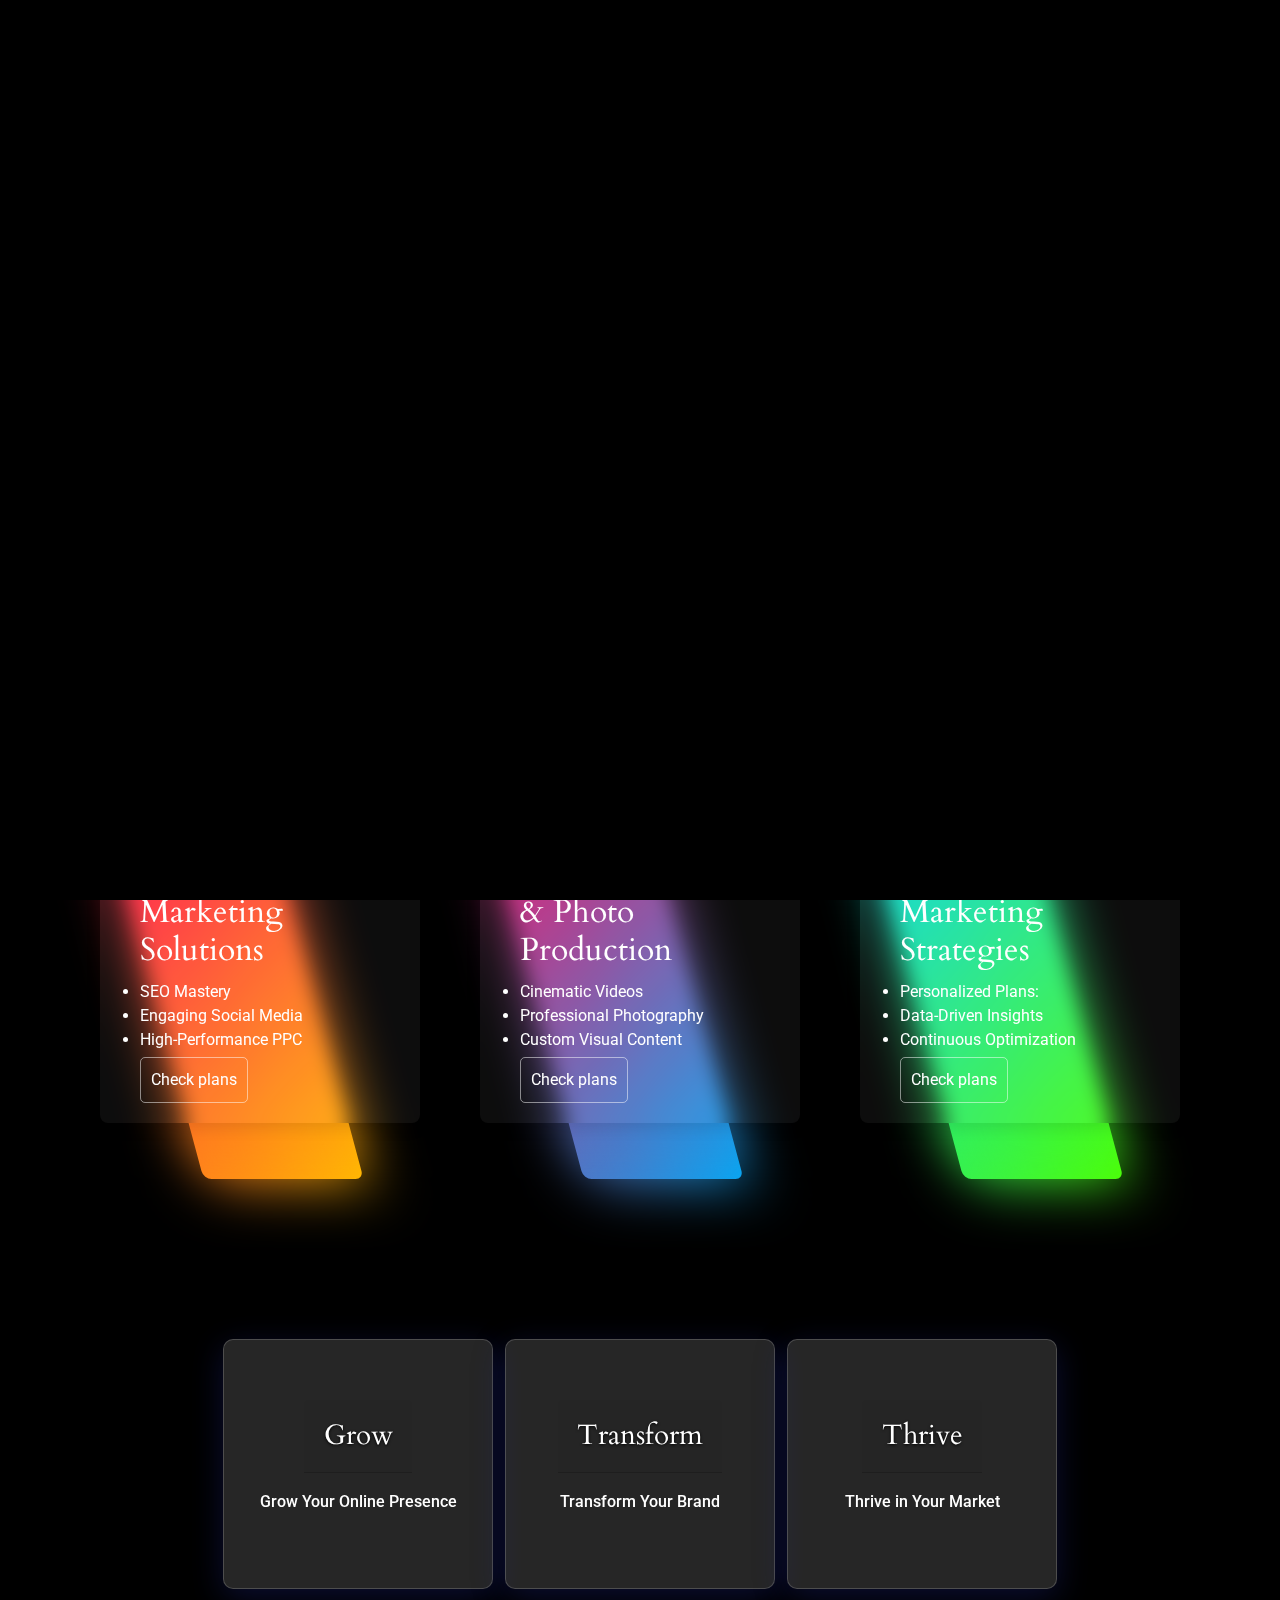
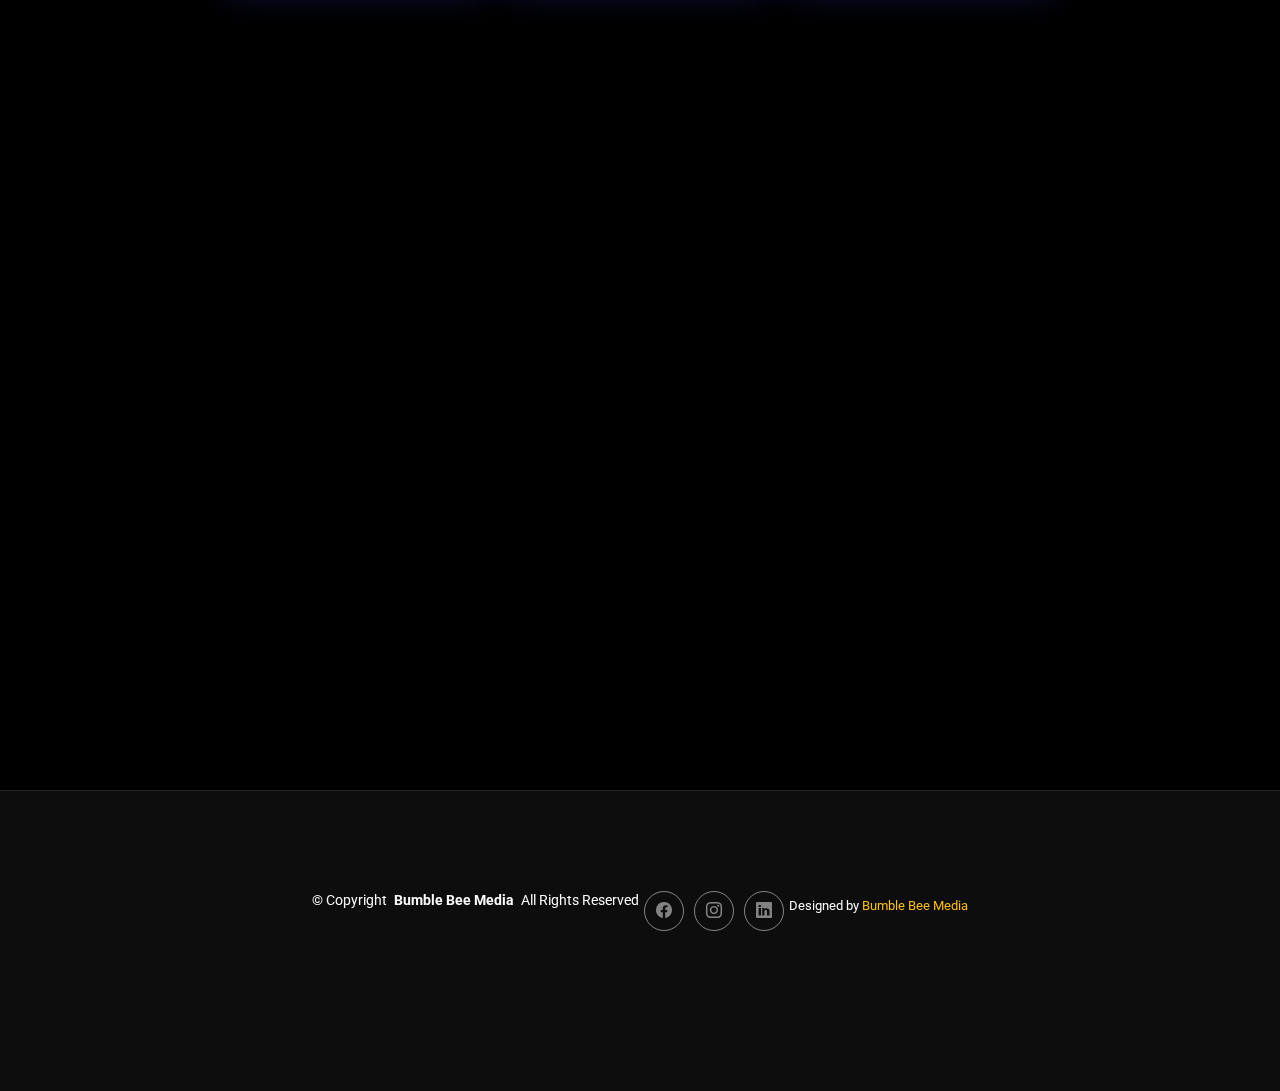
==== commit a156ad15: "added projects page" ====
--- a/index.html
+++ b/index.html
@@ -58,15 +58,16 @@
             "contactType": "Customer Service"
         },
         "sameAs": [
-            "https://www.facebook.com/bumblebee",
+            "https://www.facebook.com/people/Bumblebee-Media/61560902312844/",
             "https://www.twitter.com/bumblebee",
-            "https://www.linkedin.com/company/bumblebee"
+            "href="https://www.linkedin.com/company/bumblebeemedia-in/?viewAsMember=true"
         ]
     }
     </script>
-
+    <link href="assets/img/favicon.png" rel="icon">
+    <link href="assets/img/apple-touch-icon.png" rel="apple-touch-icon">
     <!-- Favicon -->
-    <link rel="icon" href="https://www.bumblebee.com/favicon.ico" type="image/x-icon">
+    <!-- <link rel="icon" href="https://www.bumblebee.com/favicon.ico" type="image/x-icon"> -->
 
   <!-- Fonts -->
   <link href="https://fonts.googleapis.com" rel="preconnect">
@@ -217,6 +218,7 @@
               </li>
             </ul>
           </li> -->
+          <li class="dropdown"><a href="projects.html" ><span>Projects</span> </a>
           <li><a href="services.html">Services</a></li>
           <!-- <li><a href="contact.html">Contact</a></li> -->
         </ul>
@@ -224,10 +226,10 @@
       </nav>
 
       <div class="header-social-links">
-        <a href="#" class="twitter"><i class="bi bi-twitter-x"></i></a>
-        <a href="#" class="facebook"><i class="bi bi-facebook"></i></a>
-        <a href="#" class="instagram"><i class="bi bi-instagram"></i></a>
-        <a href="#" class="linkedin"><i class="bi bi-linkedin"></i></a>
+        <!-- <a href="#" class="twitter"><i class="bi bi-twitter-x"></i></a> -->
+        <a href="https://www.facebook.com/people/Bumblebee-Media/61560902312844/" target="_blank" class="facebook"><i class="bi bi-facebook"></i></a>
+        <a href="https://www.instagram.com/bumble_bee_media?igsh=NG9rMHFjaG8wbGpy" target="_blank"  class="instagram"><i class="bi bi-instagram"></i></a>
+        <a href="https://www.linkedin.com/company/bumblebeemedia-in/?viewAsMember=true" target="_blank" class="linkedin"><i class="bi bi-linkedin"></i></a>
       </div>
 
     </div>
@@ -521,10 +523,10 @@
         <p>© <span>Copyright</span> <strong class="px-1 sitename">Bumble Bee Media</strong> <span>All Rights Reserved</span></p>
       </div>
       <div class="social-links d-flex justify-content-center">
-        <a href=""><i class="bi bi-twitter-x"></i></a>
-        <a href=""><i class="bi bi-facebook"></i></a>
-        <a href=""><i class="bi bi-instagram"></i></a>
-        <a href=""><i class="bi bi-linkedin"></i></a>
+        <!-- <a href=""><i class="bi bi-twitter-x"></i></a> -->
+        <a href="https://www.facebook.com/people/Bumblebee-Media/61560902312844/" target="_blank"><i class="bi bi-facebook"></i></a>
+        <a href="https://www.instagram.com/bumble_bee_media?igsh=NG9rMHFjaG8wbGpy" target="_blank"><i class="bi bi-instagram"></i></a>
+        <a href="https://www.linkedin.com/company/bumblebeemedia-in/?viewAsMember=true" target="_blank"><i class="bi bi-linkedin"></i></a>
       </div>
       <div class="credits">
         <!-- All the links in the footer should remain intact. -->
